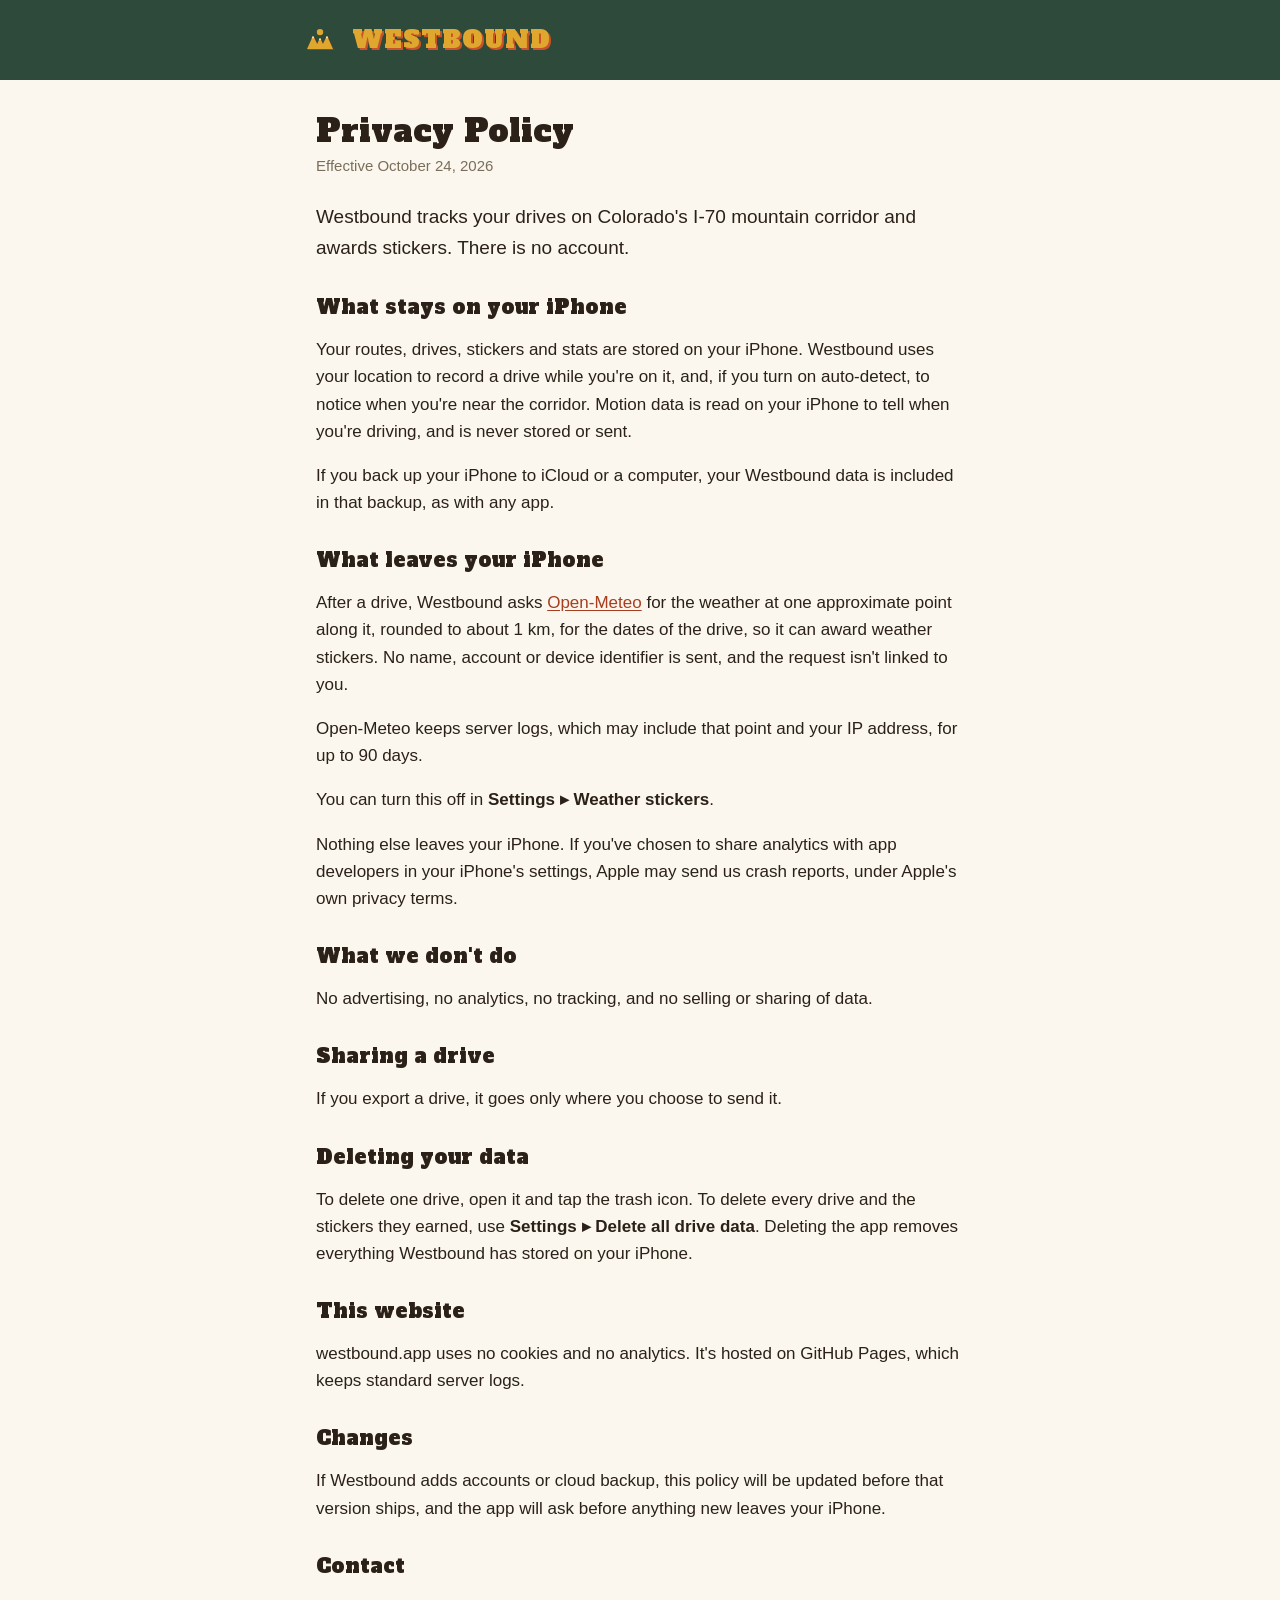
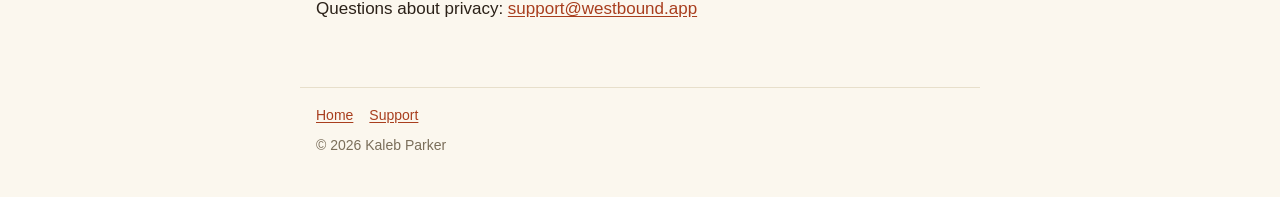
==== privacy/index.html @ ec3af4ef "Home, privacy policy and support pages for westbound.app Co-Authored-By: Claude Opus 5.5 <noreply@an" ====
<!doctype html>
<html lang="en">
<head>
  <meta charset="utf-8">
  <meta name="viewport" content="width=device-width, initial-scale=1">
  <title>Privacy Policy · Westbound</title>
  <meta name="description" content="What the Westbound iPhone app keeps on your device, the one thing it sends, and how to delete your data.">
  <link rel="icon" href="/assets/icon.svg" type="image/svg+xml">
  <link rel="apple-touch-icon" href="/assets/apple-touch-icon.png">
  <link rel="stylesheet" href="/assets/style.css">
</head>
<body>
  <header class="masthead">
    <div class="inner">
      <a href="/"><img src="/assets/icon.svg" alt=""><span class="wordmark">WESTBOUND</span></a>
    </div>
  </header>
  <main>
    <h1>Privacy Policy</h1>
    <p class="meta">Effective October 24, 2026</p>

    <p class="lede">Westbound tracks your drives on Colorado's I-70 mountain corridor and awards stickers. There is no account.</p>

    <h2>What stays on your iPhone</h2>
    <p>Your routes, drives, stickers and stats are stored on your iPhone. Westbound uses your location to record a drive while you're on it, and, if you turn on auto-detect, to notice when you're near the corridor. Motion data is read on your iPhone to tell when you're driving, and is never stored or sent.</p>
    <p>If you back up your iPhone to iCloud or a computer, your Westbound data is included in that backup, as with any app.</p>

    <h2>What leaves your iPhone</h2>
    <p>After a drive, Westbound asks <a href="https://open-meteo.com">Open-Meteo</a> for the weather at one approximate point along it, rounded to about 1&nbsp;km, for the dates of the drive, so it can award weather stickers. No name, account or device identifier is sent, and the request isn't linked to you.</p>
    <p>Open-Meteo keeps server logs, which may include that point and your IP address, for up to 90 days.</p>
    <p>You can turn this off in <strong>Settings ▸ Weather stickers</strong>.</p>
    <p>Nothing else leaves your iPhone. If you've chosen to share analytics with app developers in your iPhone's settings, Apple may send us crash reports, under Apple's own privacy terms.</p>

    <h2>What we don't do</h2>
    <p>No advertising, no analytics, no tracking, and no selling or sharing of data.</p>

    <h2>Sharing a drive</h2>
    <p>If you export a drive, it goes only where you choose to send it.</p>

    <h2>Deleting your data</h2>
    <p>To delete one drive, open it and tap the trash icon. To delete every drive and the stickers they earned, use <strong>Settings ▸ Delete all drive data</strong>. Deleting the app removes everything Westbound has stored on your iPhone.</p>

    <h2>This website</h2>
    <p>westbound.app uses no cookies and no analytics. It's hosted on GitHub Pages, which keeps standard server logs.</p>

    <h2>Changes</h2>
    <p>If Westbound adds accounts or cloud backup, this policy will be updated before that version ships, and the app will ask before anything new leaves your iPhone.</p>

    <h2>Contact</h2>
    <p>Questions about privacy: <a href="mailto:support@westbound.app">support@westbound.app</a></p>
  </main>
  <footer>
    <nav>
      <a href="/">Home</a>
      <a href="/support/">Support</a>
    </nav>
    © 2026 Kaleb Parker
  </footer>
</body>
</html>
---- assets/style.css ----
/* Westbound site, in the app's brand palette.
   The font is self-hosted so no visitor request goes to a third party. */

@font-face {
  font-family: "Alfa Slab One";
  src: url("alfa-slab-one-latin.woff2") format("woff2");
  font-display: swap;
}

:root {
  --pine: #2E4A3A;
  --pine-deep: #22382C;
  --gold: #E0A72E;
  --rust: #C8532A;
  --rust-deep: #A83E1E;
  --cream: #F3E7CE;
  --paper: #FBF7EE;
  --ink: #2B2118;
  --n500: #7A6E5A;
  --n100: #E7DFCB;

  --bg: var(--paper);
  --text: var(--ink);
  --muted: var(--n500);
  --rule: var(--n100);
  --link: var(--rust-deep);
  --card: #fff;
}

@media (prefers-color-scheme: dark) {
  :root {
    --bg: var(--pine-deep);
    --text: var(--cream);
    --muted: #B9AE97;
    --rule: #3a5446;
    --link: var(--gold);
    --card: var(--pine);
  }
}

* { box-sizing: border-box; }

html { -webkit-text-size-adjust: 100%; }

body {
  margin: 0;
  background: var(--bg);
  color: var(--text);
  font: 17px/1.6 -apple-system, BlinkMacSystemFont, "Segoe UI", Roboto, Helvetica, Arial, sans-serif;
}

a { color: var(--link); text-underline-offset: 2px; }

.masthead {
  background: var(--pine);
  color: var(--cream);
  padding: 20px 16px;
}
.masthead .inner {
  max-width: 680px;
  margin: 0 auto;
  display: flex;
  align-items: center;
  gap: 12px;
}
.masthead a { color: inherit; text-decoration: none; display: flex; align-items: center; gap: 12px; }
.masthead img { width: 40px; height: 40px; border-radius: 9px; }
.wordmark {
  font-family: "Alfa Slab One", Georgia, serif;
  font-size: 24px;
  letter-spacing: 1px;
  color: var(--gold);
  text-shadow: 2px 2px 0 var(--rust);
}

main {
  max-width: 680px;
  margin: 0 auto;
  padding: 32px 16px 48px;
}

h1, h2 {
  font-family: "Alfa Slab One", Georgia, serif;
  font-weight: normal;
  line-height: 1.2;
}
h1 { font-size: 32px; margin: 0 0 4px; }
h2 { font-size: 20px; margin: 32px 0 8px; }

.meta { color: var(--muted); font-size: 15px; margin: 0 0 24px; }
.lede { font-size: 19px; }

.hero { text-align: center; padding-top: 16px; }
.hero img { width: 128px; height: 128px; border-radius: 28px; }
.hero h1 {
  font-size: 44px;
  color: var(--gold);
  text-shadow: 3px 3px 0 var(--rust);
  letter-spacing: 1px;
  margin-top: 16px;
}
.tagline {
  font-family: ui-monospace, "SF Mono", Menlo, monospace;
  letter-spacing: 3px;
  text-transform: uppercase;
  font-size: 13px;
  color: var(--muted);
  margin: 0 0 24px;
}
.pill {
  display: inline-block;
  border: 1px solid var(--rule);
  background: var(--card);
  border-radius: 999px;
  padding: 6px 14px;
  font-size: 15px;
}

dt { font-weight: 600; margin-top: 20px; }
dd { margin: 4px 0 0; }

footer {
  border-top: 1px solid var(--rule);
  max-width: 680px;
  margin: 0 auto;
  padding: 16px 16px 40px;
  color: var(--muted);
  font-size: 14px;
}
footer nav { display: flex; flex-wrap: wrap; gap: 16px; margin-bottom: 8px; }
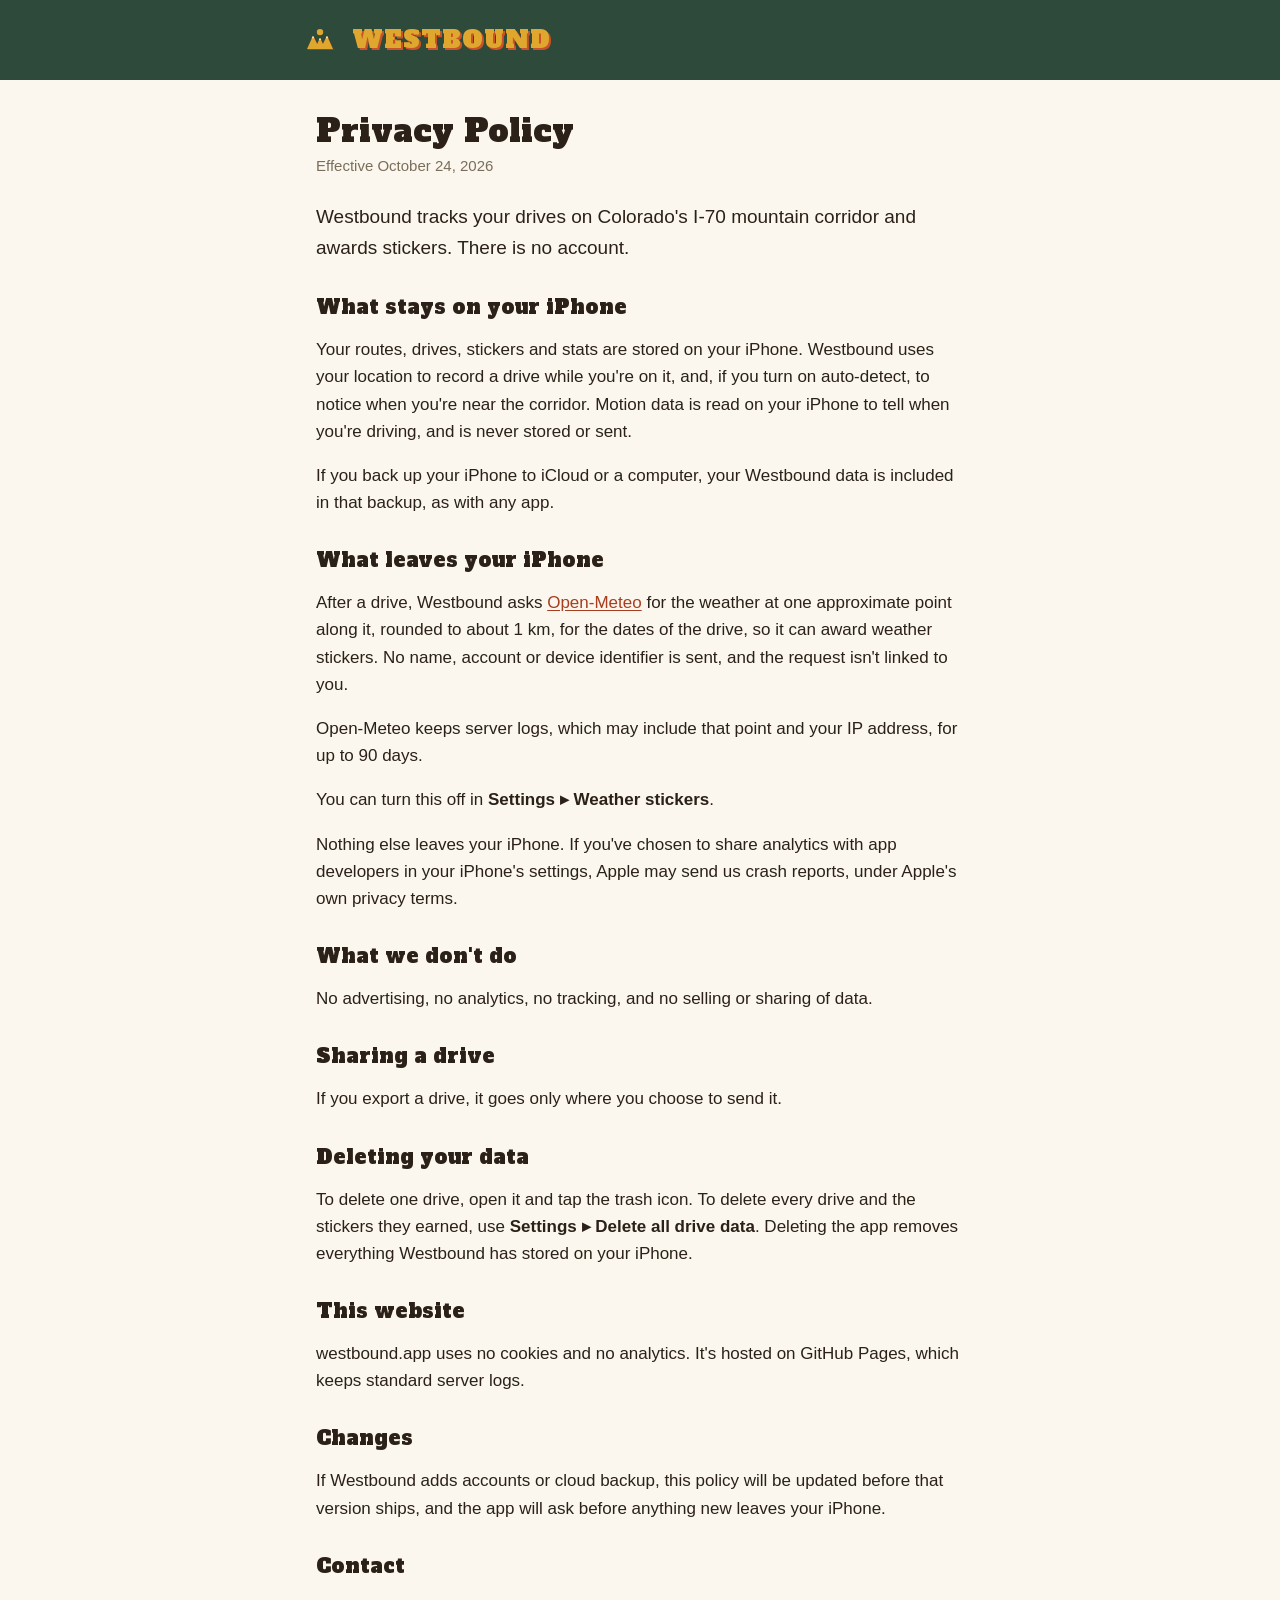
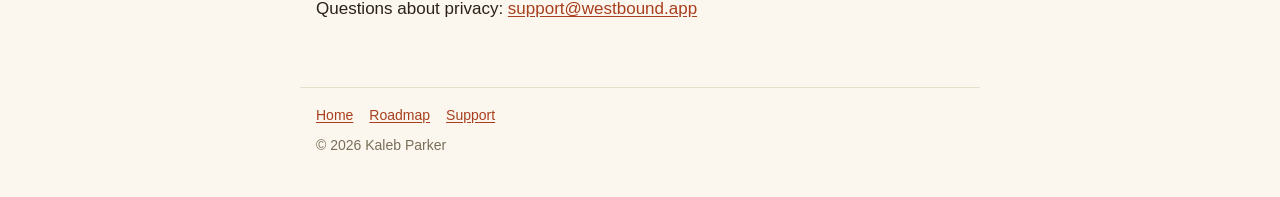
==== commit 12b6987d: "Public roadmap at /roadmap, linked from every page Co-Authored-By: Claude Opus 5.5 <noreply@anthropi" ====
--- a/privacy/index.html
+++ b/privacy/index.html
@@ -52,6 +52,7 @@
   <footer>
     <nav>
       <a href="/">Home</a>
+      <a href="/roadmap/">Roadmap</a>
       <a href="/support/">Support</a>
     </nav>
     © 2026 Kaleb Parker
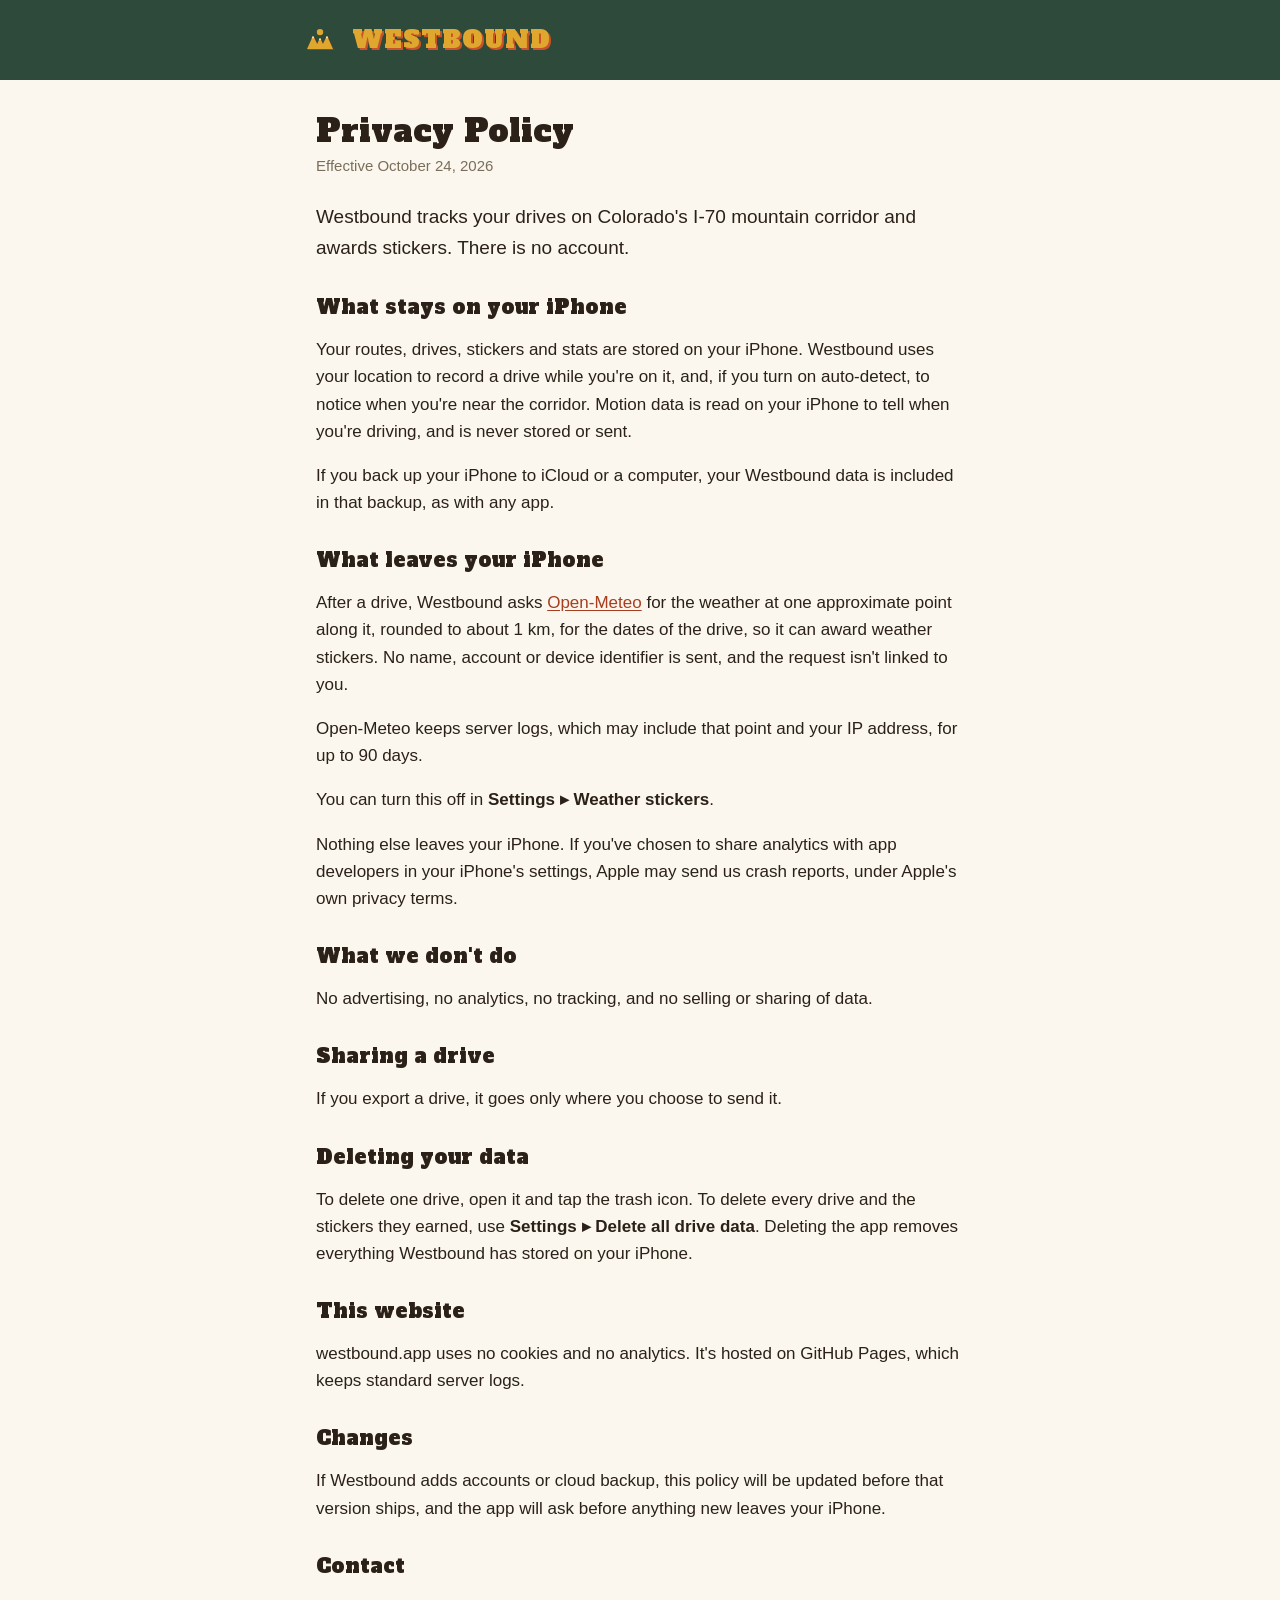
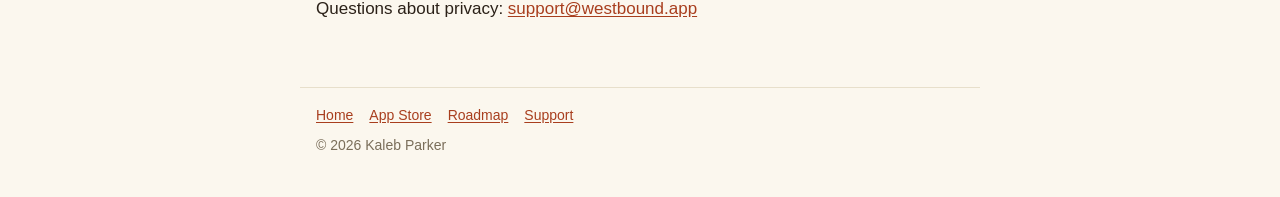
==== commit c498d22f: "Add robots.txt, a sitemap, sharing previews and App Store links Every page gets a canonical address " ====
--- a/privacy/index.html
+++ b/privacy/index.html
@@ -5,6 +5,15 @@
   <meta name="viewport" content="width=device-width, initial-scale=1">
   <title>Privacy Policy · Westbound</title>
   <meta name="description" content="What the Westbound iPhone app keeps on your device, the one thing it sends, and how to delete your data.">
+  <link rel="canonical" href="https://westbound.app/privacy/">
+  <meta property="og:type" content="website">
+  <meta property="og:site_name" content="Westbound">
+  <meta property="og:title" content="Privacy Policy · Westbound">
+  <meta property="og:description" content="What the Westbound iPhone app keeps on your device, the one thing it sends, and how to delete your data.">
+  <meta property="og:url" content="https://westbound.app/privacy/">
+  <meta property="og:image" content="https://westbound.app/assets/og.png">
+  <meta property="og:image:alt" content="The Westbound wordmark over a to-scale trace of I-70 from Vail to C-470.">
+  <meta name="twitter:card" content="summary_large_image">
   <link rel="icon" href="/assets/icon.svg" type="image/svg+xml">
   <link rel="apple-touch-icon" href="/assets/apple-touch-icon.png">
   <link rel="stylesheet" href="/assets/style.css">
@@ -52,6 +61,7 @@
   <footer>
     <nav>
       <a href="/">Home</a>
+      <a href="https://apps.apple.com/us/app/westbound/id6802436294">App Store</a>
       <a href="/roadmap/">Roadmap</a>
       <a href="/support/">Support</a>
     </nav>
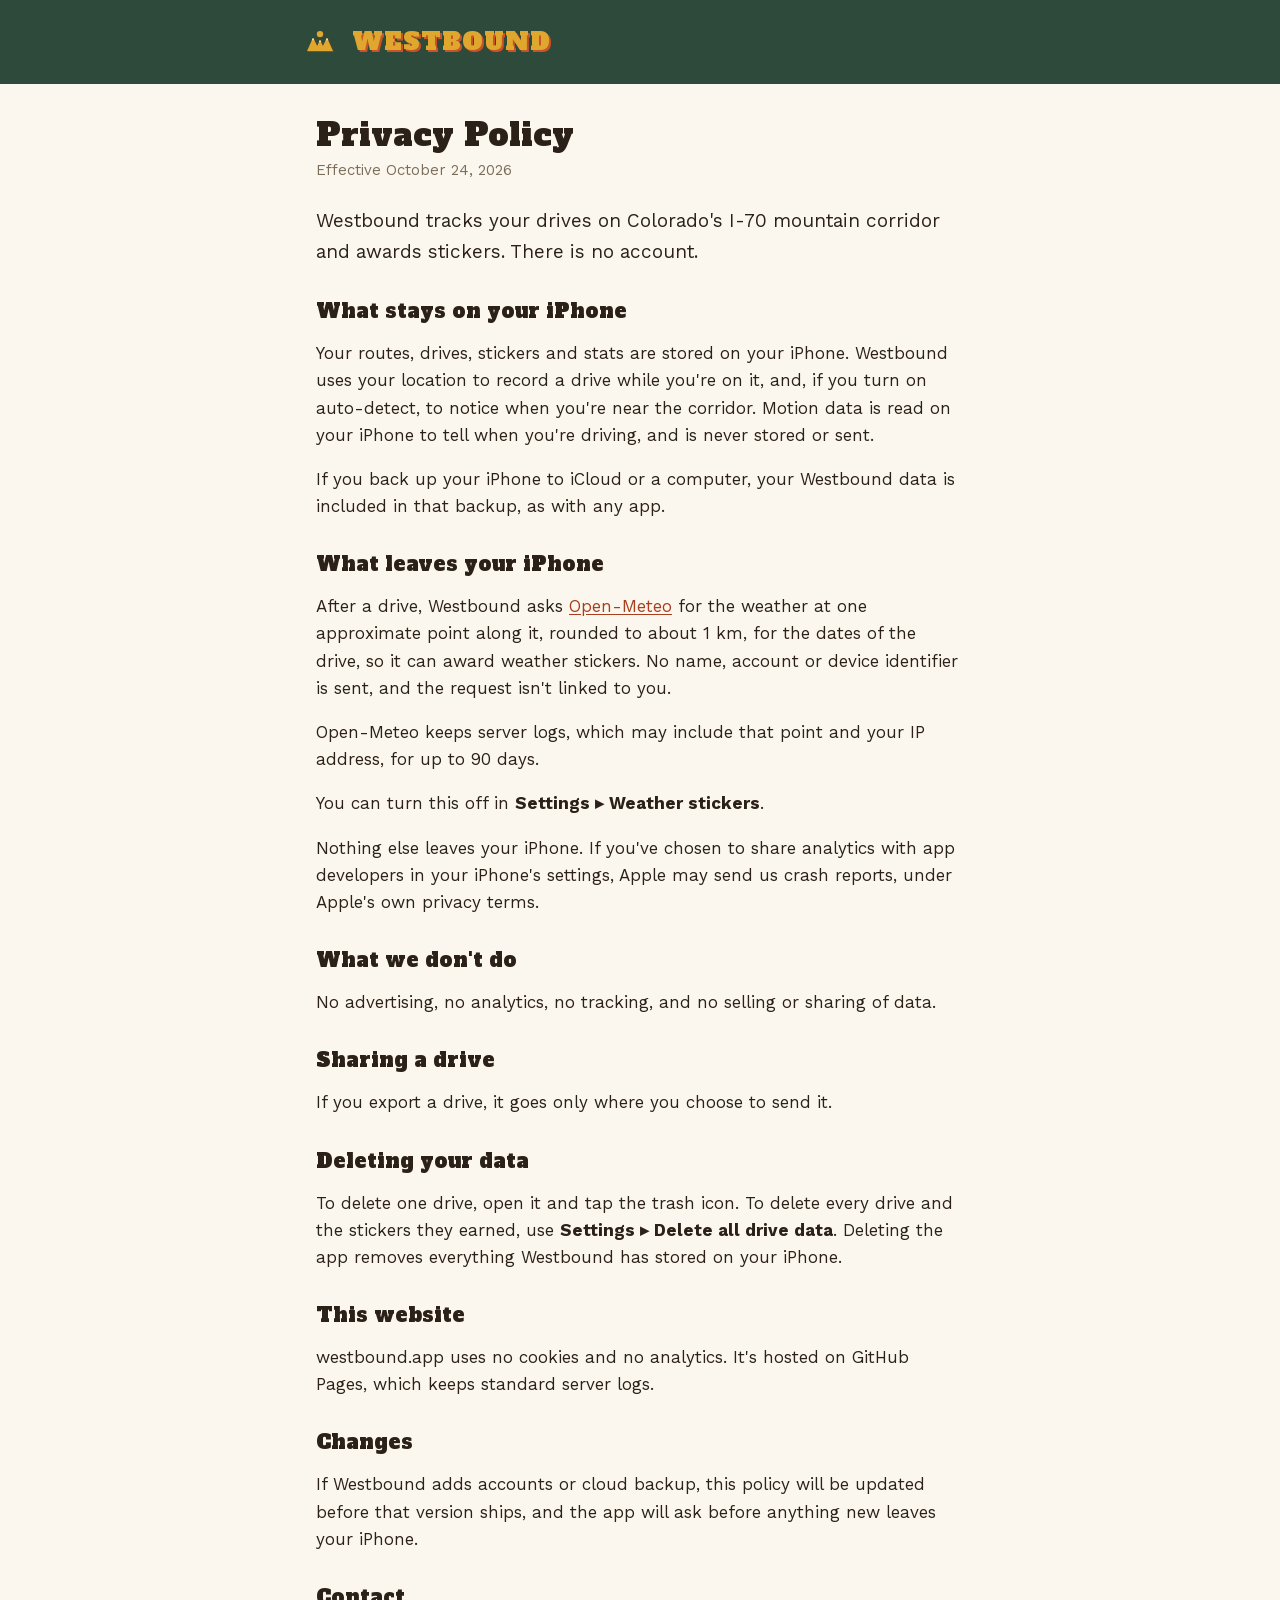
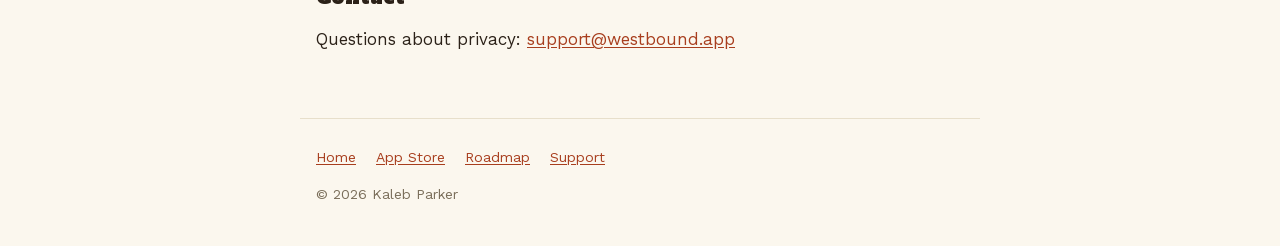
==== commit 20bf0fa3: "Mobile pass: bigger button and map, swipeable screenshots, easier tapping Phones are the main way th" ====
--- a/privacy/index.html
+++ b/privacy/index.html
@@ -3,6 +3,7 @@
 <head>
   <meta charset="utf-8">
   <meta name="viewport" content="width=device-width, initial-scale=1">
+  <meta name="theme-color" content="#2E4A3A">
   <title>Privacy Policy · Westbound</title>
   <meta name="description" content="What the Westbound iPhone app keeps on your device, the one thing it sends, and how to delete your data.">
   <link rel="canonical" href="https://westbound.app/privacy/">
--- a/assets/style.css
+++ b/assets/style.css
@@ -1,9 +1,27 @@
 /* Westbound site, in the app's brand palette.
-   The font is self-hosted so no visitor request goes to a third party. */
+   Fonts are self-hosted so no visitor request goes to a third party. */
 
 @font-face {
   font-family: "Alfa Slab One";
   src: url("alfa-slab-one-latin.woff2") format("woff2");
+  font-display: swap;
+}
+@font-face {
+  font-family: "Zilla Slab";
+  font-weight: 700;
+  src: url("zilla-slab-700-latin.woff2") format("woff2");
+  font-display: swap;
+}
+@font-face {
+  font-family: "Work Sans";
+  font-weight: 400 700;
+  src: url("work-sans-latin.woff2") format("woff2");
+  font-display: swap;
+}
+@font-face {
+  font-family: "Space Mono";
+  font-weight: 400;
+  src: url("space-mono-400-latin.woff2") format("woff2");
   font-display: swap;
 }
 
@@ -40,13 +58,13 @@
 
 * { box-sizing: border-box; }
 
-html { -webkit-text-size-adjust: 100%; }
+html { -webkit-text-size-adjust: 100%; -webkit-tap-highlight-color: transparent; }
 
 body {
   margin: 0;
   background: var(--bg);
   color: var(--text);
-  font: 17px/1.6 -apple-system, BlinkMacSystemFont, "Segoe UI", Roboto, Helvetica, Arial, sans-serif;
+  font: 17px/1.6 "Work Sans", -apple-system, BlinkMacSystemFont, "Segoe UI", Roboto, Helvetica, Arial, sans-serif;
 }
 
 a { color: var(--link); text-underline-offset: 2px; }
@@ -63,7 +81,7 @@
   align-items: center;
   gap: 12px;
 }
-.masthead a { color: inherit; text-decoration: none; display: flex; align-items: center; gap: 12px; }
+.masthead a { color: inherit; text-decoration: none; display: flex; align-items: center; gap: 12px; min-height: 44px; }
 .masthead img { width: 40px; height: 40px; border-radius: 9px; }
 .wordmark {
   font-family: "Alfa Slab One", Georgia, serif;
@@ -90,32 +108,6 @@
 .meta { color: var(--muted); font-size: 15px; margin: 0 0 24px; }
 .lede { font-size: 19px; }
 
-.hero { text-align: center; padding-top: 16px; }
-.hero img { width: 128px; height: 128px; border-radius: 28px; }
-.hero h1 {
-  font-size: 44px;
-  color: var(--gold);
-  text-shadow: 3px 3px 0 var(--rust);
-  letter-spacing: 1px;
-  margin-top: 16px;
-}
-.tagline {
-  font-family: ui-monospace, "SF Mono", Menlo, monospace;
-  letter-spacing: 3px;
-  text-transform: uppercase;
-  font-size: 13px;
-  color: var(--muted);
-  margin: 0 0 24px;
-}
-.pill {
-  display: inline-block;
-  border: 1px solid var(--rule);
-  background: var(--card);
-  border-radius: 999px;
-  padding: 6px 14px;
-  font-size: 15px;
-}
-
 dt { font-weight: 600; margin-top: 20px; }
 dd { margin: 4px 0 0; }
 
@@ -127,4 +119,182 @@
   color: var(--muted);
   font-size: 14px;
 }
-footer nav { display: flex; flex-wrap: wrap; gap: 16px; margin-bottom: 8px; }
+footer nav { display: flex; flex-wrap: wrap; gap: 0 20px; margin-bottom: 4px; }
+footer nav a { display: inline-flex; align-items: center; min-height: 44px; }
+
+a:focus-visible { outline: 3px solid var(--gold); outline-offset: 3px; border-radius: 4px; }
+
+/* Homepage. One bold idea: the road itself, traced to scale, under a big wordmark. */
+
+.road {
+  background: var(--pine);
+  color: var(--cream);
+  padding-block: 20px 56px;
+  padding-left: max(20px, env(safe-area-inset-left, 0px));
+  padding-right: max(20px, env(safe-area-inset-right, 0px));
+}
+.road-inner { max-width: 1120px; margin-inline: auto; container-type: inline-size; }
+
+.topnav { display: flex; justify-content: flex-end; gap: 20px; font: 13px "Space Mono", ui-monospace, Menlo, monospace; }
+.topnav a { color: var(--cream); text-decoration: none; display: inline-flex; align-items: center; min-height: 44px; }
+
+.bigmark {
+  /* The nine letters measure 7.6em wide, so this fills the column at every width. */
+  font-size: 11.5vw;
+  font-size: 13.1cqw;
+  line-height: 1;
+  letter-spacing: .01em;
+  text-transform: uppercase;
+  color: var(--gold);
+  text-shadow: .03em .03em 0 var(--rust);
+  margin: 8px 0 28px;
+  white-space: nowrap;
+}
+
+.intro { display: flex; flex-wrap: wrap; align-items: flex-end; justify-content: space-between; gap: 24px 48px; }
+.intro > div { flex: 1 1 420px; min-width: 0; max-width: 40rem; }
+.road .tagline {
+  font: 13px "Space Mono", ui-monospace, Menlo, monospace;
+  letter-spacing: 3px;
+  text-transform: uppercase;
+  color: var(--gold);
+  margin: 0 0 10px;
+}
+.pitch { font-size: clamp(18px, 2.2vw, 22px); line-height: 1.45; margin: 0; }
+/* Same shape and face as the app's Start Drive button. */
+.getit {
+  display: inline-block;
+  background: var(--rust);
+  color: #fff;
+  font: 700 21px/1.2 "Zilla Slab", Georgia, serif;
+  text-decoration: none;
+  border-radius: 14px;
+  padding: 16px 26px;
+  box-shadow: 0 3px 0 var(--rust-deep);
+  transition: transform .12s ease, box-shadow .12s ease;
+}
+.getit:active { transform: translateY(2px); box-shadow: 0 1px 0 var(--rust-deep); }
+
+.corridor { margin: 44px 0 0; }
+.trace { position: relative; max-width: 100%; }
+.trace svg { display: block; width: 100%; height: 100%; overflow: visible; }
+.trace path { fill: none; stroke-linecap: round; stroke-linejoin: round; vector-effect: non-scaling-stroke; }
+.spur { stroke: var(--cream); stroke-width: 1.6; opacity: .75; }
+.link { stroke-dasharray: 1 6; }
+.main { stroke: var(--gold); stroke-width: 5; }
+.main-shadow { stroke: var(--rust); stroke-width: 5; }
+
+.places { position: absolute; inset: 0; list-style: none; margin: 0; padding: 0; font: 13px/1.2 "Space Mono", ui-monospace, Menlo, monospace; pointer-events: none; }
+.places li { position: absolute; white-space: nowrap; transform: translate(-50%, 0); }
+.places li span { opacity: .75; }
+.places i { font-style: normal; white-space: pre; }
+.places li::before { content: ""; position: absolute; width: 9px; height: 9px; border-radius: 50%; background: var(--cream); border: 2px solid var(--pine); }
+.places .below { margin-top: 12px; }
+.places .above { transform: translate(-50%, -100%); margin-top: -12px; }
+.places .beside { transform: translate(0, -50%); margin-left: 12px; }
+.places .start { transform: translate(0, 0); }
+.places .end { transform: translate(-100%, 0); }
+.places .above.end { transform: translate(-100%, -100%); }
+.places .above.start { transform: translate(0, -100%); }
+/* Each dot sits exactly on the road point the label is positioned from. */
+.places .below::before { left: 50%; top: -12px; transform: translate(-50%, -50%); }
+.places .above::before { left: 50%; bottom: -12px; transform: translate(-50%, 50%); }
+.places .beside::before { left: -12px; top: 50%; transform: translate(-50%, -50%); }
+.places .start::before { left: 0; }
+.places .end::before { left: 100%; }
+
+.corridor figcaption { margin-top: 44px; font: 13px/1.5 "Space Mono", ui-monospace, Menlo, monospace; opacity: .85; }
+.corridor .west { color: var(--gold); font-weight: 700; }
+
+.wide, .wide-footer {
+  max-width: 1160px;
+  margin-inline: auto;
+  padding-left: max(20px, env(safe-area-inset-left, 0px));
+  padding-right: max(20px, env(safe-area-inset-right, 0px));
+}
+.wide { padding-block: 0; }
+.wide section { padding-block: 64px; }
+.wide section + section { border-top: 1px solid var(--rule); }
+.wide h2 { font-size: clamp(24px, 3.4vw, 38px); line-height: 1.15; margin: 0 0 14px; text-wrap: balance; max-width: 22em; }
+.wide section > p { max-width: 40rem; margin: 0; }
+
+.wall {
+  list-style: none;
+  margin: 40px 0 0;
+  padding: 0;
+  display: grid;
+  grid-template-columns: repeat(6, 1fr);
+  gap: clamp(8px, 2vw, 22px);
+}
+.wall img { display: block; width: 100%; height: auto; transition: transform .18s ease; }
+/* Stuck on by hand, a little crooked. */
+.wall li:nth-child(4n+1) img { transform: rotate(-4deg); }
+.wall li:nth-child(4n+2) img { transform: rotate(3deg); }
+.wall li:nth-child(4n+3) img { transform: rotate(-2deg); }
+.wall li:nth-child(4n) img { transform: rotate(5deg); }
+@media (hover: hover) {
+  .topnav a:hover { color: var(--gold); }
+  .getit:hover { transform: translateY(1px); box-shadow: 0 2px 0 var(--rust-deep); }
+  .wall li img:hover { transform: rotate(0) scale(1.08); }
+}
+
+.how { display: grid; grid-template-columns: minmax(0, 1fr) minmax(0, 1fr); gap: 48px; align-items: center; }
+.how-copy h3 { font: 700 22px/1.2 "Zilla Slab", Georgia, serif; color: var(--link); margin: 26px 0 4px; }
+.how-copy p { margin: 0; max-width: 32rem; }
+.phones { display: grid; grid-template-columns: 1fr 1fr; gap: 18px; }
+.phones img { display: block; width: 100%; height: auto; border-radius: 22px; border: 1px solid var(--rule); box-shadow: 0 10px 28px rgba(43, 33, 24, .18); }
+.phones img:last-child { margin-top: 32px; }
+
+.basics dl { margin: 24px 0 0; }
+.basics dl > div { display: grid; grid-template-columns: 11rem minmax(0, 1fr); gap: 16px; padding-block: 12px; border-top: 1px solid var(--rule); }
+.basics dt { font: 13px/1.9 "Space Mono", ui-monospace, Menlo, monospace; letter-spacing: 1px; text-transform: uppercase; color: var(--muted); margin: 0; }
+.basics dd { margin: 0; max-width: 40rem; }
+.basics .again { margin: 32px 0 0; }
+.basics .next { margin-top: 20px; font-weight: 500; }
+
+.wide-footer { border-top: 1px solid var(--rule); padding-block: 16px 40px; }
+
+@media (max-width: 1000px) {
+  .places li span { display: none; }
+}
+
+/* Phones are the main way this site gets seen. */
+@media (max-width: 760px) {
+  .road { padding-block: 8px 36px; }
+  .bigmark { margin-bottom: 22px; }
+  .intro { gap: 20px; }
+  .getit { display: block; width: 100%; text-align: center; padding-block: 18px; }
+
+  /* The map runs nearly edge to edge. */
+  .corridor { margin: 36px -8px 0; }
+  .places { font-size: 12px; }
+  .places li:not(.major) { display: none; }
+  /* A shorter tunnel label leaves room for Vail's. */
+  .places i { display: none; }
+  .corridor figcaption { margin: 34px 8px 0; }
+
+  .wide section { padding-block: 44px; }
+  .wall { grid-template-columns: repeat(3, 1fr); gap: 6px; margin: 28px -6px 0; }
+
+  .how { grid-template-columns: minmax(0, 1fr); gap: 28px; }
+  /* Screenshots big enough to read, side by side: swipe to see the next one. */
+  .phones {
+    display: flex;
+    gap: 14px;
+    overflow-x: auto;
+    scroll-snap-type: x proximity;
+    scrollbar-width: none;
+    margin-inline: -20px;
+    padding: 4px 20px 28px;
+    scroll-padding-inline: 20px;
+  }
+  .phones::-webkit-scrollbar { display: none; }
+  .phones img { flex: 0 0 min(68vw, 300px); width: min(68vw, 300px); scroll-snap-align: start; }
+  .phones img:last-child { margin-top: 0; }
+
+  .basics dl > div { grid-template-columns: minmax(0, 1fr); gap: 2px; }
+}
+
+@media (prefers-reduced-motion: reduce) {
+  .getit, .wall img { transition: none; }
+}
